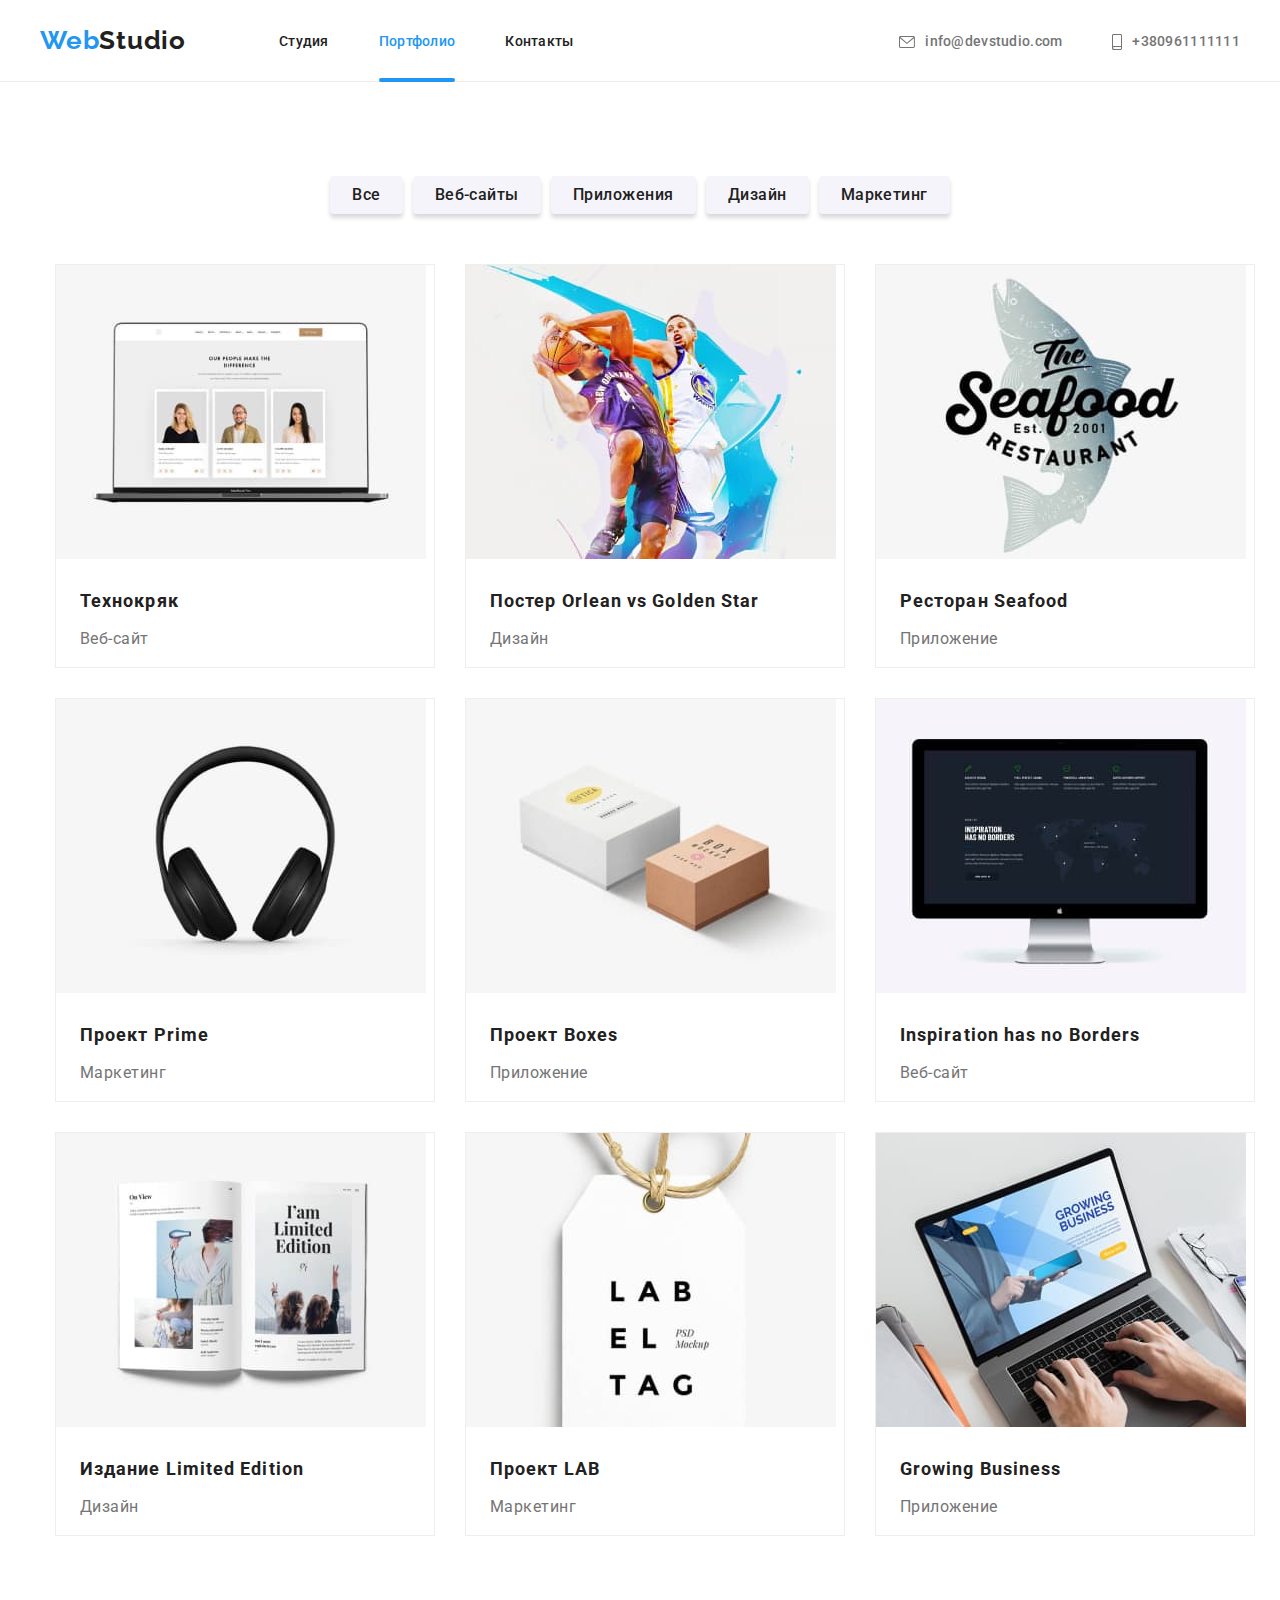
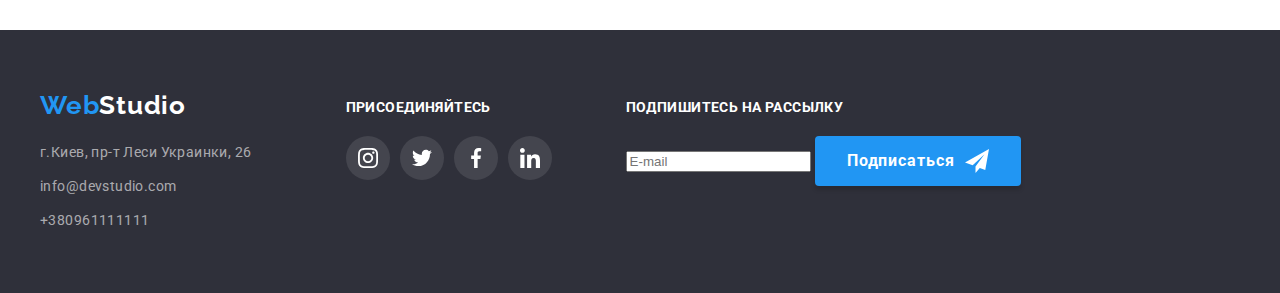
==== portfolio.html @ 5a53ec10 "hw07-part1-bem" ====
<!DOCTYPE html>
<html lang="ru">

<head>
    <meta charset="UTF-8">
    <meta http-equiv="X-UA-Compatible" content="IE=edge">
    <meta name="viewport" content="width=device-width, initial-scale=1.0">
    <link rel="preconnect" href="https://fonts.googleapis.com">
    <link rel="preconnect" href="https://fonts.gstatic.com" crossorigin>
    <link href="https://fonts.googleapis.com/css2?family=Montserrat:wght@400;700&family=Oleo+Script:wght@400;700&family=Raleway:wght@700&family=Roboto:wght@400;500;700;900&display=swap" rel="stylesheet">
    <title>Document</title>
    <link rel="stylesheet" href="https://cdnjs.cloudflare.com/ajax/libs/modern-normalize/1.1.0/modern-normalize.min.css" integrity="sha512-wpPYUAdjBVSE4KJnH1VR1HeZfpl1ub8YT/NKx4PuQ5NmX2tKuGu6U/JRp5y+Y8XG2tV+wKQpNHVUX03MfMFn9Q==" crossorigin="anonymous" referrerpolicy="no-referrer"
    />
    <link rel="stylesheet" href="./css/styles.css">
</head>

<body>


    <header class="header">
        <div class="container">
            <a class="logo header__logo logo--dark link" href="#" lang="en"><span class="accent">Web</span>Studio</a>
            <nav class="nav">
                <ul class="nav__list list">
                    <li class="nav__item">
                        <a href="/index.html" class="nav__link link">Студия</a>
                    </li>
                    <li class="nav__item active">
                        <a href="portfolio.html" class="nav__link link">Портфолио</a>
                    </li>
                    <li class="nav__item">
                        <a href="#" class="nav__link link">Контакты</a>
                    </li>
                </ul>

            </nav>
            <div class="contact">
                <ul class="contact__list list">
                    <li class="contact__item">
                        <a class="contact__link link" href="mailto:info@devstudio.com">
                            <svg class="contact__icon" width="16" height="12"> <use href="./images/symbol-defs.svg#icon-header-envelope"></use>
                            </svg>info@devstudio.com
                        </a>
                    </li>
                    <li class="contact__item">
                        <a class="contact__link link" href="tel:+380961111111">
                            <svg class="contact__icon" width="10" height="16"> <use href="./images/symbol-defs.svg#icon-header-smartphone"></use>
                            </svg>+380961111111
                        </a>
                    </li>
                </ul>
            </div>
        </div>

    </header>


    <main>
        <section class="portfolio section">
            <div class="container">
                <h1 class="visually-hidden">Меню Портфолио</h1>

                <ul class="menu list">
                    <li class="menu__item"> <button class="btn portfolio__btn btn--secondary" type="button">Все</button></li>
                    <li class="menu__item"> <button class="btn portfolio__btn btn--secondary" type="button">Веб-сайты</button></li>
                    <li class="menu__item"> <button class="btn portfolio__btn btn--secondary" type="button">Приложения</button></li>
                    <li class="menu__item"> <button class="btn portfolio__btn btn--secondary" type="button">Дизайн</button></li>
                    <li class="menu__item"> <button class="btn portfolio__btn btn--secondary" type="button">Маркетинг</button></li>
                </ul>
            </div>
            <div class="container">
                <ul class="portfolio__list list">
                    <li class="portfolio__item">
                        <div class="portfolio__item-wrap">
                            <p class="portfolio__item-description">Ресурс предлагает комплексные предложения с разным уровнем функционала и сервисов. Все это позволит посетителю получить исчерпывающие сведения о компании или частном лице.</p>
                            <a href="#"><img src="./images/project1.jpg" alt="ноутбук" width="370" height="294"></a>
                        </div>

                        <div class="portfolio__card">
                            <h2 class="portfolio__card-title title--dark title">Технокряк</h2>
                            <p class="portfolio__card-project">Веб-сайт</p>
                        </div>
                    </li>
                    <li class="portfolio__item">
                        <div class="portfolio__item-wrap">
                            <p class="portfolio__item-description">Ресурс предлагает комплексные предложения с разным уровнем функционала и сервисов. Все это позволит посетителю получить исчерпывающие сведения о компании или частном лице.</p>
                            <a href="#"><img src="./images/project2.jpg" alt="баскетболисты" width="370" height="294"></a>
                        </div>
                        <div class="portfolio__card">
                            <h2 class="portfolio__card-title title--dark title">Постер<span lang="en"> Orlean vs Golden Star</span></h2>
                            <p class="portfolio__card-project">Дизайн</p>
                        </div>
                    </li>
                    <li class="portfolio__item">
                        <div class="portfolio__item-wrap">
                            <p class="portfolio__item-description">Ресурс предлагает комплексные предложения с разным уровнем функционала и сервисов. Все это позволит посетителю получить исчерпывающие сведения о компании или частном лице.</p>
                            <a href="#"><img src="./images/project3.jpg" alt="логотип ресторана" width="370" height="294"></a>
                        </div>
                        <div class="portfolio__card">
                            <h2 class="portfolio__card-title title--dark title">Ресторан<span lang="en"> Seafood</span></h2>
                            <p class="portfolio__card-project">Приложение</p>
                        </div>
                    </li>
                    <li class="portfolio__item">
                        <div class="portfolio__item-wrap">
                            <p class="portfolio__item-description">Ресурс предлагает комплексные предложения с разным уровнем функционала и сервисов. Все это позволит посетителю получить исчерпывающие сведения о компании или частном лице.</p>
                            <a href="#"><img src="./images/project4.jpg" alt="наушники" width="370" height="294"></a>
                        </div>
                        <div class="portfolio__card">
                            <h2 class="portfolio__card-title title--dark  title">Проект <span lang="en"> Prime</span></h2>
                            <p class="portfolio__card-project">Маркетинг</p>
                        </div>
                    </li>
                    <li class="portfolio__item">
                        <div class="portfolio__item-wrap">
                            <p class="portfolio__item-description">Ресурс предлагает комплексные предложения с разным уровнем функционала и сервисов. Все это позволит посетителю получить исчерпывающие сведения о компании или частном лице.</p>
                            <a href="#"><img src="./images/project5.jpg" alt="коробки" width="370" height="294"></a>
                        </div>
                        <div class="portfolio__card">
                            <h2 class="portfolio__card-title title--dark title">Проект <span lang="en"> Boxes</span></h2>
                            <p class="portfolio__card-project">Приложение</p>
                        </div>
                    </li>
                    <li class="portfolio__item">
                        <div class="portfolio__item-wrap">
                            <p class="portfolio__item-description">Ресурс предлагает комплексные предложения с разным уровнем функционала и сервисов. Все это позволит посетителю получить исчерпывающие сведения о компании или частном лице.</p>
                            <a href="#"><img src="./images/project6.jpg" alt="монитор" width="370" height="294"></a>
                        </div>
                        <div class="portfolio__card">
                            <h2 class="portfolio__card-title title--dark title" lang="en">Inspiration has no Borders</h2>
                            <p class="portfolio__card-project">Веб-сайт</p>
                        </div>
                    </li>
                    <li class="portfolio__item">
                        <div class="portfolio__item-wrap">
                            <p class="portfolio__item-description">Ресурс предлагает комплексные предложения с разным уровнем функционала и сервисов. Все это позволит посетителю получить исчерпывающие сведения о компании или частном лице.</p>
                            <a href="#"><img src="./images/project7.jpg" alt="журнал" width="370" height="294"></a>
                        </div>
                        <div class="portfolio__card">
                            <h2 class="portfolio__card-title title--dark title">Издание <span lang="en"> Limited Edition</span></h2>
                            <p class="portfolio__card-project">Дизайн</p>
                        </div>
                    </li>
                    <li class="portfolio__item">
                        <div class="portfolio__item-wrap">
                            <p class="portfolio__item-description">Ресурс предлагает комплексные предложения с разным уровнем функционала и сервисов. Все это позволит посетителю получить исчерпывающие сведения о компании или частном лице.</p>
                            <a href="#"><img src="./images/project8.jpg" alt="этикетка" width="370" height="294"></a>
                        </div>
                        <div class="portfolio__card">
                            <h2 class="portfolio__card-title title--dark title">Проект <span lang="en"> LAB</span></h2>
                            <p class="portfolio__card-project">Маркетинг</p>
                        </div>
                    </li>
                    <li class="portfolio__item">
                        <div class="portfolio__item-wrap">
                            <p class="portfolio__item-description">Ресурс предлагает комплексные предложения с разным уровнем функционала и сервисов. Все это позволит посетителю получить исчерпывающие сведения о компании или частном лице.</p>
                            <a href="#"><img src="./images/project9.jpg" alt="ноутбук" width="370" height="294"></a>
                        </div>
                        <div class="portfolio__card">
                            <h2 class="portfolio__card-title title--dark title" lang="en">Growing Business</h2>
                            <p class="portfolio__card-project">Приложение</p>
                        </div>
                    </li>
                </ul>
            </div>
        </section>





    </main>

    <footer class="footer">
        <div class="container">
            <div class="footer__block">
                <a class=" logo logo--light link" href="#" lang="en"><span class="accent">Web</span>Studio</a>
                <address class="address">
                    <ul class="address__list list">
                        <li class="address__item url">
                            <a class="address__link link" href="https://goo.gl/maps/hbEMuNbysmE8HmtA6" target="_blank" rel="noopener noreferrer nofollow">г.Киев, пр-т Леси Украинки, 26</a>
                        </li>
                        <li class="address__item">
                            <a class="address__link link"  href="mailto:info@devstudio.com">info@devstudio.com</a>
                        </li>
                        <li class="address__item">
                            <a class="address__link link"  href="tel:+380961111111">+380961111111</a>
                        </li>
                    </ul>



                    
                </address>
            </div>
            <div class="footer__block">
                <p class="footer__title">присоединяйтесь</p>
                <ul class="socials list">
                    <li class="socials__item">
                        <a href="" class="socials__link link socials__link--grey">
                            <svg class="socials__icon socials__icon--light" width="20" height="20">
                                            <use href="./images/symbol-defs.svg#icon-instagram"></use>
                                        </svg>

                        </a>
                    </li>
                    <li class="socials__item">
                        <a href="" class="socials__link link socials__link--grey">
                            <svg class="socials__icon socials__icon--light" width="20" height="20">
                                            <use href="./images/symbol-defs.svg#icon-twitter"></use>
                                        </svg>
                        </a>
                    </li>
                    <li class="socials__item">
                        <a href="" class="socials__link link socials__link--grey">
                            <svg class="socials__icon socials__icon--light" width="20" height="20">
                                            <use href="./images/symbol-defs.svg#icon-facebook"></use>
                                        </svg>
                        </a>
                    </li>
                    <li class="socials__item">
                        <a href="" class="socials__link link socials__link--grey">
                            <svg class="socials__icon socials__icon--light" width="20" height="20">
                                            <use href="./images/symbol-defs.svg#icon-linkedin"></use>
                                        </svg>
                        </a>
                    </li>
                </ul>
            </div>
            <div class="footer__block">
                <p class="footer__title">Подпишитесь на рассылку</p>
                <label for="user-name" class="footer__label visually-hidden">Имя</label>
                <input type="email" class="mailing-input" name="footer-mailing" id="footer-mailing" placeholder="E-mail" required/>
                <button type="submit" class="btn submit__btn btn--main">Подписаться<svg class="mailing-icon" width="24" height="24"><use href="./images/symbol-defs.svg#icon-send"></use></svg></button>
            </div>

        </div>
    </footer>

</body>

</html>
---- css/styles.css ----
:root {
    --primary-text-color: #757575;
    --title-text-color: #212121;
    --secondary-text-color: #FFFFFF;
    --background-color-dark: #2F303A;
    --background-color-grey: #F5F4FA;
    --background-color-white: #FFFFFF;
    --accent-color: #2196F3;
    --footer-text-color: rgba(255, 255, 255, 0.6);
}

p,
h1,
h2,
h3,
h4,
h5,
h6 {
    margin: 0;
}

ul,
ol {
    margin: 0;
    padding-left: 0;
}

body {
    font-family: "Roboto", sans-serif;
    color: var(--primary-text-color);
    background-color: var(--background-color-white);
    margin: 0px;
}

.visually-hidden {
    position: absolute;
    width: 1px;
    height: 1px;
    margin: -1px;
    border: 0;
    padding: 0;
    white-space: nowrap;
    clip-path: inset(100%);
    clip: rect(0 0 0 0);
    overflow: hidden;
}

.section {
    padding-top: 94px;
    padding-bottom: 94px;
}

.container {
    width: 1200px;
    margin: 0 auto;
    padding-left: 15px;
    padding-right: 15px;
    outline: 1px;
}

.link {
    text-decoration: none;
}

.list {
    list-style: none;
}

.btn {
    font-family: inherit;
    cursor: pointer;
    font-weight: 700;
    font-size: 16px;
    line-height: 1.87;
    display: flex;
    align-items: center;
    text-align: center;
    letter-spacing: 0.06em;
    padding: 10px 32px;
    box-shadow: 0px 4px 4px rgba(0, 0, 0, 0.15);
    border-radius: 4px;
    margin: auto;
    border: none;
}

.btn--main {
    color: var(--secondary-text-color);
    background-color: var(--accent-color);
}

.btn--secondary {
    color: var(--title-text-color);
    background-color: var(--background-color-grey)
}

.modal__btn {
    padding: 10px 55px;
    transition: background-color 250ms cubic-bezier(0.4, 0, 0.2, 1);
}

.modal__btn:hover,
.modal__btn:focus {
    background-color: #188CE8;
}

.submit__btn {
    display: inline-flex;
}

.portfolio__btn {
    font-weight: 500;
    font-size: 16px;
    line-height: 1.62;
    text-align: center;
    letter-spacing: 0.03em;
    border-radius: 4px;
    border-width: 0;
    padding: 6px 22px;
    transition: background-color 250ms cubic-bezier(0.4, 0, 0.2, 1), color 250ms cubic-bezier(0.4, 0, 0.2, 1), box-shadow 250ms cubic-bezier(0.4, 0, 0.2, 1);
}

.portfolio__btn:hover,
.portfolio__btn:focus {
    color: var(--secondary-text-color);
    background-color: var(--accent-color);
    box-shadow: 0px 3px 1px rgba(0, 0, 0, 0.1), 0px 1px 2px rgba(0, 0, 0, 0.08), 0px 2px 2px rgba(0, 0, 0, 0.12);
}

.title {
    font-weight: 700;
    font-size: 36px;
    line-height: 1.16;
    text-align: center;
    letter-spacing: 0.03em;
    margin-bottom: 50px;
}

.title--light {
    color: var(--secondary-text-color);
}

.title--dark {
    color: var(--title-text-color);
}

.logo {
    font-family: 'Raleway';
    font-weight: 700;
    font-size: 26px;
    line-height: 1.19;
    letter-spacing: 0.03em;
}

.logo--light {
    color: var(--secondary-text-color);
}

.logo--dark {
    color: var(--title-text-color);
}

.socials {
    display: flex;
    justify-content: center;
}

.socials__item {
    width: 44px;
    height: 44px;
    margin-right: 10px;
}

.socials__item:last-child {
    margin-right: 0;
}

.socials__link {
    width: 100%;
    height: 100%;
    border-radius: 50%;
    display: flex;
    align-items: center;
    justify-content: center;
    transition: background-color 250ms cubic-bezier(0.4, 0, 0.2, 1);
}

.socials__link--light {
    background-color: var(--background-color-white);
}

.socials__link--grey {
    background-color: rgba(255, 255, 255, 0.1);
}

.socials__icon {
    transition: fill 250ms cubic-bezier(0.4, 0, 0.2, 1);
}

.socials__icon--light {
    fill: var(--secondary-text-color);
}

.socials__icon--grey {
    fill: #AFB1B8;
}

.socials__link:hover,
.socials__link:focus {
    background-color: var(--accent-color);
}

.socials__link:hover .socials__icon,
.socials__link:focus .socials__icon {
    fill: var(--secondary-text-color);
}

.accent {
    color: var(--accent-color)
}

.header {
    padding-top: 25px;
    padding-bottom: 25px;
    border-bottom: 1px solid #ECECEC;
}

.header .container {
    display: flex;
    align-items: center;
}

.header__logo {
    margin-right: 93px;
}

.contact {
    margin-left: auto;
}

.contact__list {
    display: flex;
}

.nav__list {
    display: flex;
    align-items: center;
}

.nav__item {
    position: relative;
}

.nav__item:not(:last-child),
.contact__item:not(:last-child) {
    margin-right: 50px;
}

.nav__link,
.contact__link {
    font-family: inherit;
    font-weight: 500;
    font-size: 14px;
    line-height: 16px;
    letter-spacing: 0.02em;
    transition: color 250ms cubic-bezier(0.4, 0, 0.2, 1), fill 250ms cubic-bezier(0.4, 0, 0.2, 1);
}

.nav__link {
    color: var(--title-text-color);
}

.contact__link {
    color: var(--primary-text-color);
}

.contact__icon {
    margin-right: 10px;
    vertical-align: middle;
    fill: var(--primary-text-color);
}

.nav__item.active .nav__link {
    color: var(--accent-color);
}

.nav__item.active .nav__link::after {
    content: '';
    position: absolute;
    width: 100%;
    height: 4px;
    background: var(--accent-color);
    border-radius: 2px;
    color: var(--accent-color);
    left: 0;
    bottom: -32px;
}

.contact__link:hover,
.contact__link:focus,
.contact__link:hover .contact__icon,
.contact__link:focus .contact__icon,
.address .contact__item.url .contact__link:hover,
.address .contact__item.url .contact__link:focus,
.nav__link:hover,
.nav__link:focus {
    color: var(--accent-color);
    fill: var(--accent-color);
}


/*---Sections---*/

.hero {
    max-width: 1600px;
    background-color: var(--background-color-dark);
    background-image: linear-gradient( rgba(47, 48, 58, 0.4), rgba(47, 48, 58, 0.4)), url(../images/hero-bg-image.jpg);
    background-repeat: no-repeat;
    background-position: center;
    padding: 200px 0px;
    margin: 0 auto;
}

.hero__title {
    width: 696px;
    font-weight: 900;
    font-size: 44px;
    line-height: 1.36;
    text-align: center;
    letter-spacing: 0.06em;
    text-transform: uppercase;
    margin: 0 auto 30px auto;
}

.feature__item:not(:last-child),
.work__item:not(:last-child),
.team__item:not(:last-child) {
    margin-right: 30px;
}

.feature {
    margin-bottom: -94px;
}

.feature__title {
    font-size: 14px;
    line-height: 1.4;
    letter-spacing: 0.03em;
    text-transform: uppercase;
    margin-bottom: 10px;
    text-align: left;
}

.feature__list,
.work__list,
.team__list {
    display: flex;
}

.work__item {
    width: 370px;
    height: 294px;
    flex-basis: calc(100% / 3 - 30px);
    position: relative;
}

.work__frame {
    position: absolute;
    width: 100%;
    height: 70px;
    background: rgba(47, 48, 58, 0.8);
    bottom: 0;
    padding: 30px 80px;
}

.work__title {
    font-weight: 700;
    font-size: 14px;
    line-height: 0.88;
    text-align: center;
    letter-spacing: 0.03em;
    text-transform: uppercase;
}

.feature__banner {
    display: flex;
    width: 270px;
    height: 120px;
    background: #F5F4FA;
    border-radius: 4px;
    margin-bottom: 30px;
    align-items: center;
    justify-content: center;
}

.feature__item {
    min-width: 270px;
}

.feature__text {
    font-size: 14px;
    line-height: 1.71;
    letter-spacing: 0.03em;
}

.team {
    background-color: var(--background-color-grey);
}

.team__item,
.portfolio__item {
    background-color: var(--background-color-white)
}

.team__item {
    width: 270px;
    box-shadow: 0px 1px 3px rgba(0, 0, 0, 0.12), 0px 1px 1px rgba(0, 0, 0, 0.14), 0px 2px 1px rgba(0, 0, 0, 0.2);
    border-radius: 0px 0px 4px 4px;
    flex-basis: calc(100% / 4 - 30px);
    width: 270px;
}

.team__card {
    padding-top: 30px;
    padding-bottom: 30px;
}

.team__card-name {
    font-weight: 500;
    font-size: 16px;
    line-height: 1.18;
    text-align: center;
    letter-spacing: 0.03em;
    margin-bottom: 10px;
}

.team__card-position {
    font-size: 16px;
    line-height: 1.18;
    text-align: center;
    letter-spacing: 0.03em;
    margin-bottom: 16px;
}

.clients__list {
    display: flex;
}

.clients__item:not(:last-child) {
    margin-right: 30px;
}

.clients__link.link {
    display: flex;
    width: 170px;
    height: 92px;
    border: 1px solid #AFB1B8;
    border-radius: 4px;
    align-items: center;
    justify-content: center;
    transition: border-color 250ms cubic-bezier(0.4, 0, 0.2, 1), outline-color 250ms cubic-bezier(0.4, 0, 0.2, 1);
}

.clients__link.link:hover,
.clients__link.link:focus,
.clients__link.link:hover .clients__icon,
.clients__link.link:focus .clients__icon {
    border-color: var(--accent-color);
    fill: var(--accent-color);
    outline-color: var(--accent-color);
}

.clients__icon {
    fill: #AFB1B8;
    transition: fill 250ms cubic-bezier(0.4, 0, 0.2, 1);
}

.menu {
    display: flex;
    justify-content: center;
    margin-bottom: 50px;
}

.menu__item:not(:last-child) {
    margin-right: 10px;
}

.portfolio__list {
    display: flex;
    flex-wrap: wrap;
    justify-content: center;
    margin-right: -30px;
    margin-bottom: -30px;
}

.portfolio__item {
    box-sizing: border-box;
    width: 370px;
    height: 404px;
    flex-basis: calc(100% / 3 - 30px);
    margin-right: 30px;
    margin-bottom: 30px;
    border: 1px solid #EEEEEE;
    background: var(--background-color-white);
    transition: box-shadow 250ms cubic-bezier(0.4, 0, 0.2, 1);
}

.portfolio__item:hover .portfolio__item-description,
.portfolio__item:focus .portfolio__item-description {
    transform: translateY(0);
}

.portfolio__item-wrap {
    position: relative;
    overflow: hidden;
}

.portfolio__item-description {
    position: absolute;
    top: 0%;
    font-weight: 400;
    font-size: 18px;
    line-height: 1.55;
    letter-spacing: 0.03em;
    color: var(--secondary-text-color);
    background-color: rgba(33, 150, 243, 0.9);
    padding: 60px 25px;
    height: 100%;
    transform: translateY(100%);
    transition: transform 250ms cubic-bezier(0.4, 0, 0.2, 1);
}

.portfolio__item:hover,
.portfolio__item:focus {
    box-shadow: 0px 1px 1px rgba(0, 0, 0, 0.12), 0px 4px 4px rgba(0, 0, 0, 0.06), 1px 4px 6px rgba(0, 0, 0, 0.16);
}

.portfolio__item:nth-child(3n) {
    margin-right: 0;
}

.portfolio__card-title {
    font-size: 18px;
    line-height: 2;
    letter-spacing: 0.06em;
    margin-bottom: 5px;
    text-align: left;
}

.portfolio__card-project {
    font-size: 16px;
    line-height: 1.87;
    letter-spacing: 0.03em;
}

.portfolio__card {
    padding: 20px 24px;
}


/*-----Footer-----*/

.footer {
    display: flex;
    background-color: var(--background-color-dark);
    padding-top: 60px;
    padding-bottom: 60px;
}

.footer__block {
    display: inline-block;
    margin-right: 70px;
    vertical-align: top;
}

.footer__block:last-child {
    margin: initial;
}

.footer__title {
    font-weight: 700;
    font-size: 14px;
    line-height: 1.14;
    letter-spacing: 0.03em;
    text-transform: uppercase;
    color: var(--secondary-text-color);
    padding-top: 10px;
    margin-bottom: 20px;
}

.address {
    margin-top: 20px;
}

.address__link {
    font-style: normal;
}

.address__item:not(:last-child) {
    padding-right: 20px;
    margin-bottom: 10px;
    margin-right: 0;
}

.address__item .address__link {
    color: var(--footer-text-color);
    font-weight: 400;
    font-size: 14px;
    line-height: 1.71;
    letter-spacing: 0.03em;
    color: rgba(255, 255, 255, 0.6);
}

.address__item.url .addresslink {
    color: var(--secondary-text-color);
}

.footer__mailing-input {
    width: 358px;
    height: 0.13;
    border: 1px solid rgba(255, 255, 255, 0.3);
    filter: drop-shadow(0px 4px 4px rgba(0, 0, 0, 0.15));
    border-radius: 4px;
    padding: 15px;
    background-color: var(--background-color-dark);
    margin-right: 10px;
    color: var(--secondary-text-color);
}

.footer__mailing-input:focus {
    outline: none;
}

.footer__mailing-input::placeholder {
    font-weight: 400;
    font-size: 16px;
    line-height: 1.25;
    align-items: center;
    letter-spacing: 0.03em;
    color: rgba(255, 255, 255, 0.6);
}

.mailing-icon {
    fill: var(--secondary-text-color);
    margin-left: 10px;
}

.backdrop {
    width: 100%;
    height: 100%;
    background-color: rgba(0, 0, 0, 0.2);
    position: fixed;
    top: 0;
    transition: opacity 300ms, visibility 300ms;
}

.backdrop.is-hidden .modal {
    transform: translate(0) scale(0) rotate(90deg);
}

.modal {
    width: 528px;
    height: 1.10;
    background: var(--background-color-white);
    box-shadow: 0px 1px 3px rgba(0, 0, 0, 0.12), 0px 1px 1px rgba(0, 0, 0, 0.14), 0px 2px 1px rgba(0, 0, 0, 0.2);
    border-radius: 4px;
    position: absolute;
    top: 50%;
    left: 50%;
    transform: translate(-50%, -50%) scale(1);
    transition: transform 300ms;
    padding: 40px;
}

.modal__close-btn {
    width: 30px;
    height: 30px;
    background: var(--background-color-white);
    border: 1px solid rgba(0, 0, 0, 0.1);
    border-radius: 50%;
    position: absolute;
    top: 10px;
    right: 10px;
    display: flex;
    align-items: center;
    justify-content: center;
    padding: 0;
    transition: fill 250ms cubic-bezier(0.4, 0, 0.2, 1);
}

.modal__close-btn:hover,
.modal__close-btn:focus {
    fill: var(--accent-color);
}

.modal__title {
    font-size: 20px;
    line-height: 1.15;
    margin-bottom: 10px;
}

.modal__input {
    width: 100%;
    height: 40px;
    border: 1px solid rgba(33, 33, 33, 0.2);
    border-radius: 4px;
    padding-left: 30px;
    transition: outline-color 250ms cubic-bezier(0.4, 0, 0.2, 1), border-color 250ms cubic-bezier(0.4, 0, 0.2, 1);
}

.modal__input:hover,
.modal__input:focus,
.modal__input:hover+.modal__icon,
.modal__input:focus+.modal__icon {
    outline-color: var(--accent-color);
    border-color: var(--accent-color);
    fill: var(--accent-color);
}

.modal__field {
    margin-bottom: 10px;
}

.modal__label {
    font-weight: 400;
    font-size: 12px;
    line-height: 1.16;
    letter-spacing: 0.01em;
    color: var(--primary-text-color);
    display: block;
    margin-bottom: 5px;
}

.modal__input-wrap {
    position: relative;
}

.modal__icon {
    position: absolute;
    left: 10px;
    top: 50%;
    transform: translateY(-50%);
    transition: fill 250ms cubic-bezier(0.4, 0, 0.2, 1);
}

.modal__text {
    width: 100%;
    height: 120px;
    border: 1px solid rgba(33, 33, 33, 0.2);
    border-radius: 4px;
    resize: none;
    padding: 10px 15px;
}

.modal__text:hover,
.modal__text:focus {
    outline-color: var(--accent-color);
    border-color: var(--accent-color);
}

.modal__text::placeholder {
    font-weight: 400;
    font-size: 12px;
    line-height: 1.16;
    letter-spacing: 0.01em;
    color: rgba(117, 117, 117, 0.5);
}

.modal__check-terms {
    font-weight: 400;
    font-size: 14px;
    line-height: 1.71;
    letter-spacing: 0.03em;
    color: var(--primary-text-color);
    display: flex;
    margin-bottom: 30px;
}

.modal__check-terms::before {
    content: "";
    width: 16px;
    height: 15px;
    border: 2px solid var(--title-text-color);
    border-radius: 3px;
    margin: 4px 10px;
}

.modal__check:checked+.modal__check-terms::before {
    background-color: var(--accent-color);
    background-image: url(../images/Vector.svg);
    border: none;
    background-repeat: no-repeat;
    background-position: center;
}

.modal__terms-link {
    color: var(--accent-color);
    text-decoration: underline;
    padding-left: 5px;
}

.is-hidden {
    visibility: hidden;
    opacity: 0;
    pointer-events: none;
}

.no-scroll {
    overflow: hidden;
}
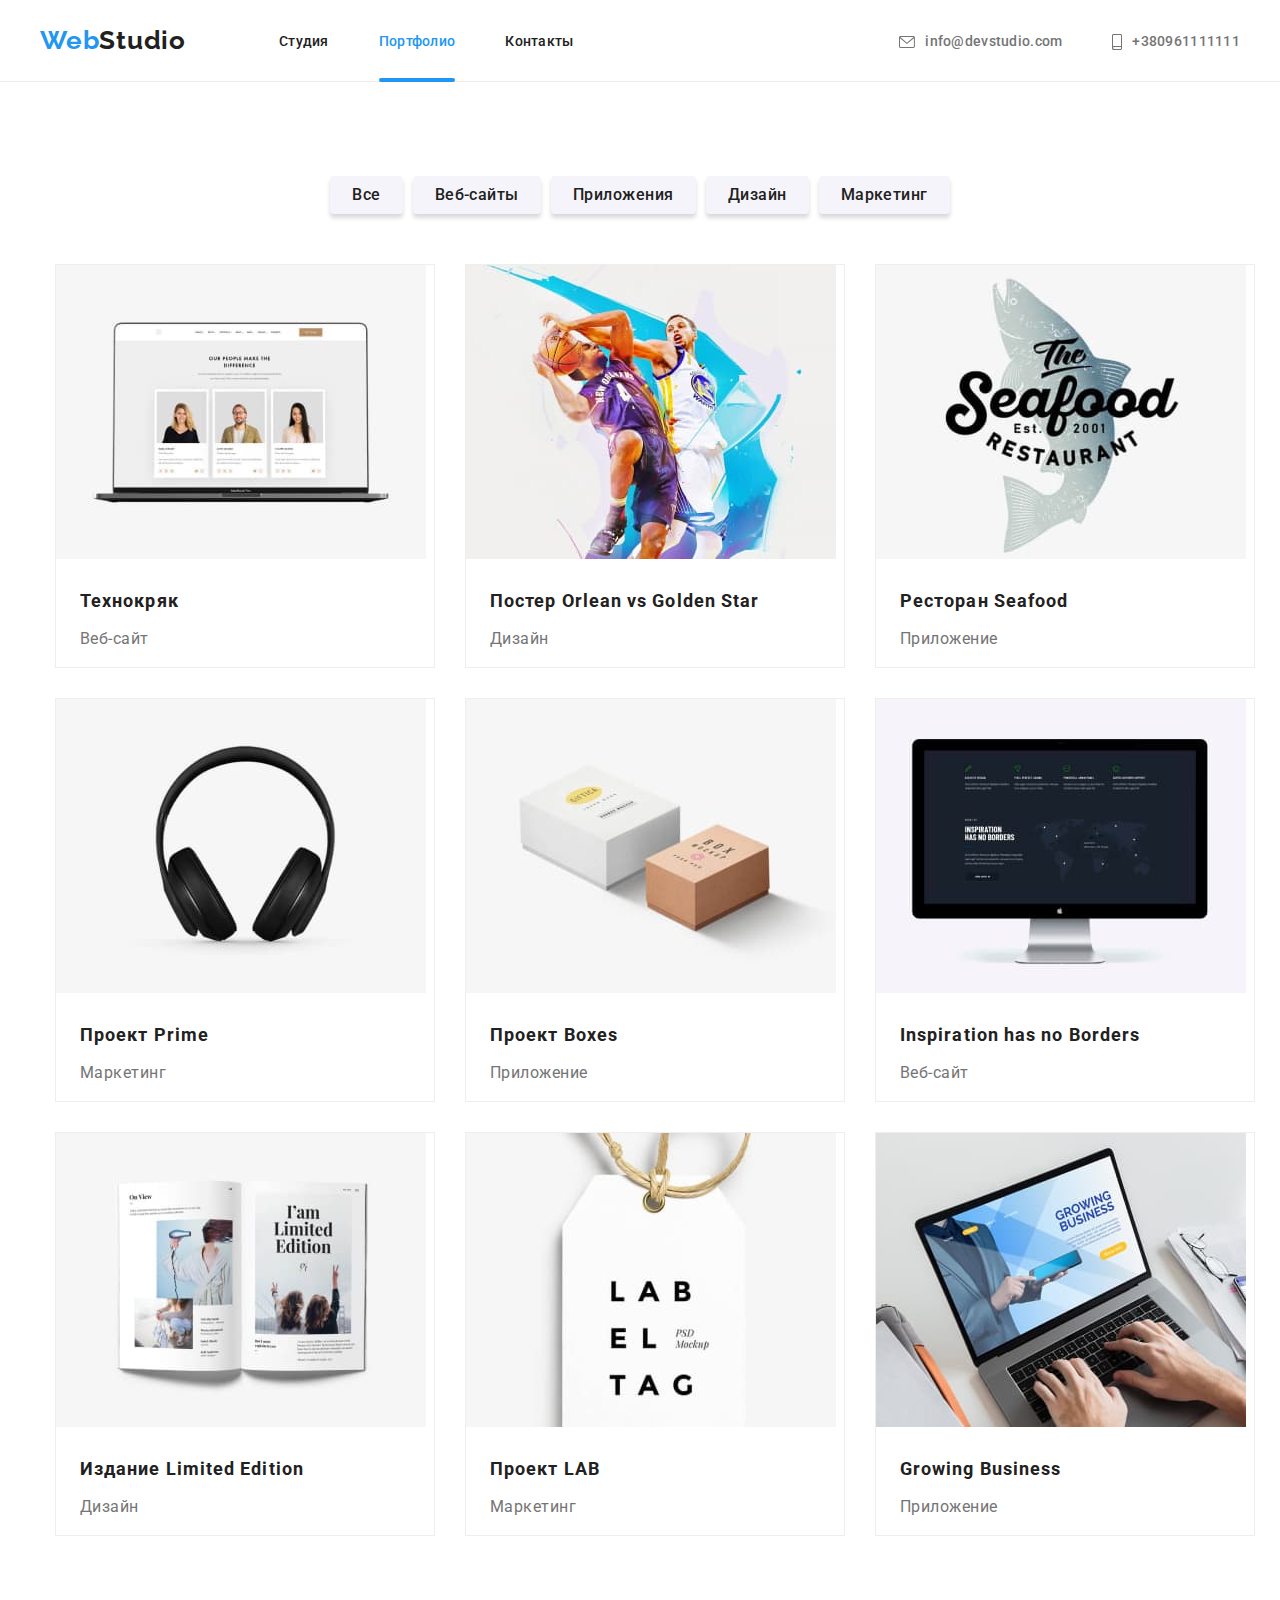
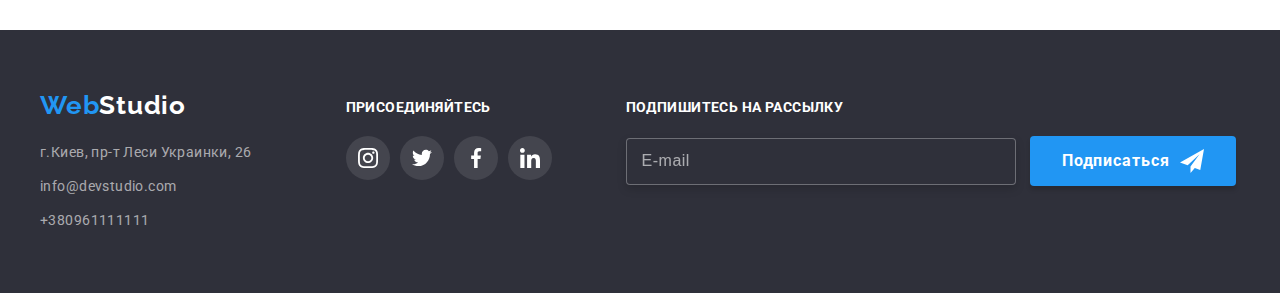
==== commit 5e64924d: "hw-07-part2-sass1" ====
--- a/portfolio.html
+++ b/portfolio.html
@@ -11,7 +11,7 @@
     <title>Document</title>
     <link rel="stylesheet" href="https://cdnjs.cloudflare.com/ajax/libs/modern-normalize/1.1.0/modern-normalize.min.css" integrity="sha512-wpPYUAdjBVSE4KJnH1VR1HeZfpl1ub8YT/NKx4PuQ5NmX2tKuGu6U/JRp5y+Y8XG2tV+wKQpNHVUX03MfMFn9Q==" crossorigin="anonymous" referrerpolicy="no-referrer"
     />
-    <link rel="stylesheet" href="./css/styles.css">
+    <link rel="stylesheet" href="./css/main.css">
 </head>
 
 <body>
@@ -230,7 +230,7 @@
             <div class="footer__block">
                 <p class="footer__title">Подпишитесь на рассылку</p>
                 <label for="user-name" class="footer__label visually-hidden">Имя</label>
-                <input type="email" class="mailing-input" name="footer-mailing" id="footer-mailing" placeholder="E-mail" required/>
+                <input type="email" class="footer__mailing-input" name="footer-mailing" id="footer-mailing" placeholder="E-mail" required/>
                 <button type="submit" class="btn submit__btn btn--main">Подписаться<svg class="mailing-icon" width="24" height="24"><use href="./images/symbol-defs.svg#icon-send"></use></svg></button>
             </div>
 
--- a/css/main.css
+++ b/css/main.css
@@ -0,0 +1,901 @@
+:root {
+  --primary-text-color: #757575;
+  --title-text-color: #212121;
+  --secondary-text-color: #FFFFFF;
+  --background-color-dark: #2F303A;
+  --background-color-grey: #F5F4FA;
+  --background-color-white: #FFFFFF;
+  --accent-color: #2196F3;
+  --footer-text-color: rgba(255, 255, 255, 0.6);
+}
+
+p,
+h1,
+h2,
+h3,
+h4,
+h5,
+h6 {
+  margin: 0;
+}
+
+ul,
+ol {
+  margin: 0;
+  padding-left: 0;
+}
+
+body {
+  font-family: "Roboto", sans-serif;
+  color: var(--primary-text-color);
+  background-color: var(--background-color-white);
+  margin: 0px;
+}
+
+.section {
+  padding-top: 94px;
+  padding-bottom: 94px;
+}
+
+.link {
+  text-decoration: none;
+}
+
+.list {
+  list-style: none;
+}
+
+.container {
+  width: 1200px;
+  margin: 0 auto;
+  padding-left: 15px;
+  padding-right: 15px;
+  outline: 1px;
+}
+
+.accent {
+  color: var(--accent-color);
+}
+
+.btn {
+  font-family: inherit;
+  cursor: pointer;
+  font-weight: 700;
+  font-size: 16px;
+  line-height: 1.87;
+  display: flex;
+  align-items: center;
+  text-align: center;
+  letter-spacing: 0.06em;
+  padding: 10px 32px;
+  box-shadow: 0px 4px 4px rgba(0, 0, 0, 0.15);
+  border-radius: 4px;
+  margin: auto;
+  border: none;
+}
+
+.btn--main {
+  color: var(--secondary-text-color);
+  background-color: var(--accent-color);
+}
+
+.btn--secondary {
+  color: var(--title-text-color);
+  background-color: var(--background-color-grey);
+}
+
+.submit__btn {
+  display: inline-flex;
+}
+
+.logo {
+  font-family: "Raleway";
+  font-weight: 700;
+  font-size: 26px;
+  line-height: 1.19;
+  letter-spacing: 0.03em;
+}
+
+.logo--light {
+  color: var(--secondary-text-color);
+}
+
+.logo--dark {
+  color: var(--title-text-color);
+}
+
+.title {
+  font-weight: 700;
+  font-size: 36px;
+  line-height: 1.16;
+  text-align: center;
+  letter-spacing: 0.03em;
+  margin-bottom: 50px;
+}
+
+.title--light {
+  color: var(--secondary-text-color);
+}
+
+.title--dark {
+  color: var(--title-text-color);
+}
+
+.socials {
+  display: flex;
+  justify-content: center;
+}
+
+.socials__item {
+  width: 44px;
+  height: 44px;
+  margin-right: 10px;
+}
+
+.socials__item:last-child {
+  margin-right: 0;
+}
+
+.socials__link {
+  width: 100%;
+  height: 100%;
+  border-radius: 50%;
+  display: flex;
+  align-items: center;
+  justify-content: center;
+  transition: background-color 250ms cubic-bezier(0.4, 0, 0.2, 1);
+}
+
+.socials__link--light {
+  background-color: var(--background-color-white);
+}
+
+.socials__link--grey {
+  background-color: rgba(255, 255, 255, 0.1);
+}
+
+.socials__icon {
+  transition: fill 250ms cubic-bezier(0.4, 0, 0.2, 1);
+}
+
+.socials__icon--light {
+  fill: var(--secondary-text-color);
+}
+
+.socials__icon--grey {
+  fill: #AFB1B8;
+}
+
+.socials__link:hover {
+  background-color: var(--accent-color);
+}
+
+.socials__link:focus {
+  background-color: var(--accent-color);
+}
+
+.socials__link:hover .socials__icon {
+  fill: var(--secondary-text-color);
+}
+
+.socials__link:focus .socials__icon {
+  fill: var(--secondary-text-color);
+}
+
+.visually-hidden {
+  position: absolute;
+  width: 1px;
+  height: 1px;
+  margin: -1px;
+  border: 0;
+  padding: 0;
+  white-space: nowrap;
+  clip-path: inset(100%);
+  clip: rect(0 0 0 0);
+  overflow: hidden;
+}
+
+.is-hidden {
+  visibility: hidden;
+  opacity: 0;
+  pointer-events: none;
+}
+
+.header {
+  padding-top: 25px;
+  padding-bottom: 25px;
+  border-bottom: 1px solid #ECECEC;
+}
+
+.header .container {
+  display: flex;
+  align-items: center;
+}
+
+.header__logo {
+  margin-right: 93px;
+}
+
+.contact {
+  margin-left: auto;
+}
+
+.contact__list {
+  display: flex;
+}
+
+.nav__list {
+  display: flex;
+  align-items: center;
+}
+
+.nav__item {
+  position: relative;
+}
+
+.nav__item:not(:last-child) {
+  margin-right: 50px;
+}
+
+.nav__link {
+  color: var(--title-text-color);
+  font-family: inherit;
+  font-weight: 500;
+  font-size: 14px;
+  line-height: 16px;
+  letter-spacing: 0.02em;
+  transition: color 250ms cubic-bezier(0.4, 0, 0.2, 1), fill 250ms cubic-bezier(0.4, 0, 0.2, 1);
+}
+
+.contact__link {
+  color: var(--primary-text-color);
+  font-family: inherit;
+  font-weight: 500;
+  font-size: 14px;
+  line-height: 16px;
+  letter-spacing: 0.02em;
+  transition: color 250ms cubic-bezier(0.4, 0, 0.2, 1), fill 250ms cubic-bezier(0.4, 0, 0.2, 1);
+}
+
+.contact__item:not(:last-child) {
+  margin-right: 50px;
+}
+
+.contact__icon {
+  margin-right: 10px;
+  vertical-align: middle;
+  fill: var(--primary-text-color);
+}
+
+.nav__item.active .nav__link {
+  color: var(--accent-color);
+}
+
+.nav__item.active .nav__link::after {
+  content: "";
+  position: absolute;
+  width: 100%;
+  height: 4px;
+  background: var(--accent-color);
+  border-radius: 2px;
+  color: var(--accent-color);
+  left: 0;
+  bottom: -32px;
+}
+
+.nav__link:hover {
+  color: var(--accent-color);
+  fill: var(--accent-color);
+}
+
+.nav__link:focus {
+  color: var(--accent-color);
+  fill: var(--accent-color);
+}
+
+.contact__link:hover {
+  color: var(--accent-color);
+  fill: var(--accent-color);
+}
+
+.contact__link:focus {
+  color: var(--accent-color);
+  fill: var(--accent-color);
+}
+
+.contact__link:hover .contact__icon {
+  color: var(--accent-color);
+  fill: var(--accent-color);
+}
+
+.contact__link:focus .contact__icon {
+  color: var(--accent-color);
+  fill: var(--accent-color);
+}
+
+.hero {
+  max-width: 1600px;
+  background-color: var(--background-color-dark);
+  background-image: linear-gradient(rgba(47, 48, 58, 0.4), rgba(47, 48, 58, 0.4)), url(../images/hero-bg-image.jpg);
+  background-repeat: no-repeat;
+  background-position: center;
+  padding: 200px 0px;
+  margin: 0 auto;
+}
+
+.hero__title {
+  width: 696px;
+  font-weight: 900;
+  font-size: 44px;
+  line-height: 1.36;
+  text-align: center;
+  letter-spacing: 0.06em;
+  text-transform: uppercase;
+  margin: 0 auto 30px auto;
+}
+
+.modal {
+  width: 528px;
+  height: 1.1;
+  background: var(--background-color-white);
+  box-shadow: 0px 1px 3px rgba(0, 0, 0, 0.12), 0px 1px 1px rgba(0, 0, 0, 0.14), 0px 2px 1px rgba(0, 0, 0, 0.2);
+  border-radius: 4px;
+  position: absolute;
+  top: 50%;
+  left: 50%;
+  transform: translate(-50%, -50%) scale(1);
+  transition: transform 300ms;
+  padding: 40px;
+}
+
+.modal__close-btn {
+  width: 30px;
+  height: 30px;
+  background: var(--background-color-white);
+  border: 1px solid rgba(0, 0, 0, 0.1);
+  border-radius: 50%;
+  position: absolute;
+  top: 10px;
+  right: 10px;
+  display: flex;
+  align-items: center;
+  justify-content: center;
+  padding: 0;
+  transition: fill 250ms cubic-bezier(0.4, 0, 0.2, 1);
+}
+
+.modal__close-btn:hover {
+  fill: var(--accent-color);
+}
+
+.modal__close-btn:focus {
+  fill: var(--accent-color);
+}
+
+.modal__title {
+  font-size: 20px;
+  line-height: 1.15;
+  margin-bottom: 10px;
+}
+
+.modal__input {
+  width: 100%;
+  height: 40px;
+  border: 1px solid rgba(33, 33, 33, 0.2);
+  border-radius: 4px;
+  padding-left: 30px;
+  transition: outline-color 250ms cubic-bezier(0.4, 0, 0.2, 1), border-color 250ms cubic-bezier(0.4, 0, 0.2, 1);
+}
+
+.modal__input:hover {
+  outline-color: var(--accent-color);
+  border-color: var(--accent-color);
+  fill: var(--accent-color);
+}
+
+.modal__input:focus {
+  outline-color: var(--accent-color);
+  border-color: var(--accent-color);
+  fill: var(--accent-color);
+}
+
+.modal__input:hover + .modal__icon {
+  outline-color: var(--accent-color);
+  border-color: var(--accent-color);
+  fill: var(--accent-color);
+}
+
+.modal__input:focus + .modal__icon {
+  outline-color: var(--accent-color);
+  border-color: var(--accent-color);
+  fill: var(--accent-color);
+}
+
+.modal__field {
+  margin-bottom: 10px;
+}
+
+.modal__label {
+  font-weight: 400;
+  font-size: 12px;
+  line-height: 1.16;
+  letter-spacing: 0.01em;
+  color: var(--primary-text-color);
+  display: block;
+  margin-bottom: 5px;
+}
+
+.modal__input-wrap {
+  position: relative;
+}
+
+.modal__icon {
+  position: absolute;
+  left: 10px;
+  top: 50%;
+  transform: translateY(-50%);
+  transition: fill 250ms cubic-bezier(0.4, 0, 0.2, 1);
+}
+
+.modal__text {
+  width: 100%;
+  height: 120px;
+  border: 1px solid rgba(33, 33, 33, 0.2);
+  border-radius: 4px;
+  resize: none;
+  padding: 10px 15px;
+}
+
+.modal__text:hover {
+  outline-color: var(--accent-color);
+  border-color: var(--accent-color);
+}
+
+.modal__text:focus {
+  outline-color: var(--accent-color);
+  border-color: var(--accent-color);
+}
+
+.modal__text::placeholder {
+  font-weight: 400;
+  font-size: 12px;
+  line-height: 1.16;
+  letter-spacing: 0.01em;
+  color: rgba(117, 117, 117, 0.5);
+}
+
+.modal__check-terms {
+  font-weight: 400;
+  font-size: 14px;
+  line-height: 1.71;
+  letter-spacing: 0.03em;
+  color: var(--primary-text-color);
+  display: flex;
+  margin-bottom: 30px;
+}
+
+.modal__check-terms::before {
+  content: "";
+  width: 16px;
+  height: 15px;
+  border: 2px solid var(--title-text-color);
+  border-radius: 3px;
+  margin: 4px 10px;
+}
+
+.modal__check:checked + .modal__check-terms::before {
+  background-color: var(--accent-color);
+  background-image: url(../images/Vector.svg);
+  border: none;
+  background-repeat: no-repeat;
+  background-position: center;
+}
+
+.modal__terms-link {
+  color: var(--accent-color);
+  text-decoration: underline;
+  padding-left: 5px;
+}
+
+.modal__btn {
+  padding: 10px 55px;
+  transition: background-color 250ms cubic-bezier(0.4, 0, 0.2, 1);
+}
+
+.modal__btn:hover {
+  background-color: #188CE8;
+}
+
+.modal__btn:focus {
+  background-color: #188CE8;
+}
+
+.backdrop {
+  width: 100%;
+  height: 100%;
+  background-color: rgba(0, 0, 0, 0.2);
+  position: fixed;
+  top: 0;
+  transition: opacity 300ms, visibility 300ms;
+}
+
+.backdrop.is-hidden .modal {
+  transform: translate(0) scale(0) rotate(90deg);
+}
+
+.no-scroll {
+  overflow: hidden;
+}
+
+.feature {
+  margin-bottom: -94px;
+}
+
+.feature__list {
+  display: flex;
+}
+
+.feature__item:not(:last-child) {
+  margin-right: 30px;
+}
+
+.feature__title {
+  font-size: 14px;
+  line-height: 1.4;
+  letter-spacing: 0.03em;
+  text-transform: uppercase;
+  margin-bottom: 10px;
+  text-align: left;
+}
+
+.feature__banner {
+  display: flex;
+  width: 270px;
+  height: 120px;
+  background: #F5F4FA;
+  border-radius: 4px;
+  margin-bottom: 30px;
+  align-items: center;
+  justify-content: center;
+}
+
+.feature__item {
+  min-width: 270px;
+}
+
+.feature__text {
+  font-size: 14px;
+  line-height: 1.71;
+  letter-spacing: 0.03em;
+}
+
+.work__list {
+  display: flex;
+}
+
+.work__item {
+  width: 370px;
+  height: 294px;
+  flex-basis: calc(33.3333333333% - 30px);
+  position: relative;
+}
+
+.work__item:not(:last-child) {
+  margin-right: 30px;
+}
+
+.work__frame {
+  position: absolute;
+  width: 100%;
+  height: 70px;
+  background: rgba(47, 48, 58, 0.8);
+  bottom: 0;
+  padding: 30px 80px;
+}
+
+.work__title {
+  font-weight: 700;
+  font-size: 14px;
+  line-height: 0.88;
+  text-align: center;
+  letter-spacing: 0.03em;
+  text-transform: uppercase;
+}
+
+.team {
+  background-color: var(--background-color-grey);
+}
+
+.team__list {
+  display: flex;
+}
+
+.team__item {
+  background-color: var(--background-color-white);
+  width: 270px;
+  box-shadow: 0px 1px 3px rgba(0, 0, 0, 0.12), 0px 1px 1px rgba(0, 0, 0, 0.14), 0px 2px 1px rgba(0, 0, 0, 0.2);
+  border-radius: 0px 0px 4px 4px;
+  flex-basis: calc(25% - 30px);
+  width: 270px;
+}
+
+.team__item:not(:last-child) {
+  margin-right: 30px;
+}
+
+.team__card {
+  padding-top: 30px;
+  padding-bottom: 30px;
+}
+
+.team__card-name {
+  font-weight: 500;
+  font-size: 16px;
+  line-height: 1.18;
+  text-align: center;
+  letter-spacing: 0.03em;
+  margin-bottom: 10px;
+}
+
+.team__card-position {
+  font-size: 16px;
+  line-height: 1.18;
+  text-align: center;
+  letter-spacing: 0.03em;
+  margin-bottom: 16px;
+}
+
+.clients__list {
+  display: flex;
+}
+
+.clients__item:not(:last-child) {
+  margin-right: 30px;
+}
+
+.clients__link.link {
+  display: flex;
+  width: 170px;
+  height: 92px;
+  border: 1px solid #AFB1B8;
+  border-radius: 4px;
+  align-items: center;
+  justify-content: center;
+  transition: border-color 250ms cubic-bezier(0.4, 0, 0.2, 1), outline-color 250ms cubic-bezier(0.4, 0, 0.2, 1);
+}
+
+.clients__link.link:hover {
+  border-color: var(--accent-color);
+  fill: var(--accent-color);
+  outline-color: var(--accent-color);
+}
+
+.clients__link.link:focus {
+  border-color: var(--accent-color);
+  fill: var(--accent-color);
+  outline-color: var(--accent-color);
+}
+
+.clients__link.link:hover .clients__icon {
+  border-color: var(--accent-color);
+  fill: var(--accent-color);
+  outline-color: var(--accent-color);
+}
+
+.clients__link.link:focus .clients__icon {
+  border-color: var(--accent-color);
+  fill: var(--accent-color);
+  outline-color: var(--accent-color);
+}
+
+.clients__icon {
+  fill: #AFB1B8;
+  transition: fill 250ms cubic-bezier(0.4, 0, 0.2, 1);
+}
+
+.footer {
+  display: flex;
+  background-color: var(--background-color-dark);
+  padding-top: 60px;
+  padding-bottom: 60px;
+}
+
+.footer__block {
+  display: inline-block;
+  margin-right: 70px;
+  vertical-align: top;
+}
+
+.footer__block:last-child {
+  margin: initial;
+}
+
+.footer__title {
+  font-weight: 700;
+  font-size: 14px;
+  line-height: 1.14;
+  letter-spacing: 0.03em;
+  text-transform: uppercase;
+  color: var(--secondary-text-color);
+  padding-top: 10px;
+  margin-bottom: 20px;
+}
+
+.address {
+  margin-top: 20px;
+}
+
+.address__link {
+  font-style: normal;
+}
+
+.address__item:not(:last-child) {
+  padding-right: 20px;
+  margin-bottom: 10px;
+  margin-right: 0;
+}
+
+.address__item .address__link {
+  color: var(--footer-text-color);
+  font-weight: 400;
+  font-size: 14px;
+  line-height: 1.71;
+  letter-spacing: 0.03em;
+  color: rgba(255, 255, 255, 0.6);
+}
+
+.address__item.url .addresslink {
+  color: var(--secondary-text-color);
+}
+
+.address .contact__item.url .contact__link:hover {
+  color: var(--accent-color);
+  fill: var(--accent-color);
+}
+
+.address .contact__item.url .contact__link:focus {
+  color: var(--accent-color);
+  fill: var(--accent-color);
+}
+
+.footer__mailing-input {
+  width: 358px;
+  height: 0.13;
+  border: 1px solid rgba(255, 255, 255, 0.3);
+  filter: drop-shadow(0px 4px 4px rgba(0, 0, 0, 0.15));
+  border-radius: 4px;
+  padding: 15px;
+  background-color: var(--background-color-dark);
+  margin-right: 10px;
+  color: var(--secondary-text-color);
+}
+
+.footer__mailing-input:focus {
+  outline: none;
+}
+
+.footer__mailing-input::placeholder {
+  font-weight: 400;
+  font-size: 16px;
+  line-height: 1.25;
+  align-items: center;
+  letter-spacing: 0.03em;
+  color: rgba(255, 255, 255, 0.6);
+}
+
+.mailing-icon {
+  fill: var(--secondary-text-color);
+  margin-left: 10px;
+}
+
+.menu {
+  display: flex;
+  justify-content: center;
+  margin-bottom: 50px;
+}
+
+.menu__item:not(:last-child) {
+  margin-right: 10px;
+}
+
+.portfolio__btn {
+  font-weight: 500;
+  font-size: 16px;
+  line-height: 1.62;
+  text-align: center;
+  letter-spacing: 0.03em;
+  border-radius: 4px;
+  border-width: 0;
+  padding: 6px 22px;
+  transition: background-color 250ms cubic-bezier(0.4, 0, 0.2, 1), color 250ms cubic-bezier(0.4, 0, 0.2, 1), box-shadow 250ms cubic-bezier(0.4, 0, 0.2, 1);
+}
+
+.portfolio__btn:hover {
+  color: var(--secondary-text-color);
+  background-color: var(--accent-color);
+  box-shadow: 0px 3px 1px rgba(0, 0, 0, 0.1), 0px 1px 2px rgba(0, 0, 0, 0.08), 0px 2px 2px rgba(0, 0, 0, 0.12);
+}
+
+.portfolio__btn:focus {
+  color: var(--secondary-text-color);
+  background-color: var(--accent-color);
+  box-shadow: 0px 3px 1px rgba(0, 0, 0, 0.1), 0px 1px 2px rgba(0, 0, 0, 0.08), 0px 2px 2px rgba(0, 0, 0, 0.12);
+}
+
+.portfolio__list {
+  display: flex;
+  flex-wrap: wrap;
+  justify-content: center;
+  margin-right: -30px;
+  margin-bottom: -30px;
+}
+
+.portfolio__item {
+  box-sizing: border-box;
+  width: 370px;
+  height: 404px;
+  flex-basis: calc(33.3333333333% - 30px);
+  margin-right: 30px;
+  margin-bottom: 30px;
+  border: 1px solid #EEEEEE;
+  background: var(--background-color-white);
+  transition: box-shadow 250ms cubic-bezier(0.4, 0, 0.2, 1);
+}
+
+.portfolio__item:hover .portfolio__item-description {
+  transform: translateY(0);
+}
+
+.portfolio__item:focus .portfolio__item-description {
+  transform: translateY(0);
+}
+
+.portfolio__item-wrap {
+  position: relative;
+  overflow: hidden;
+}
+
+.portfolio__item-description {
+  position: absolute;
+  top: 0%;
+  font-weight: 400;
+  font-size: 18px;
+  line-height: 1.55;
+  letter-spacing: 0.03em;
+  color: var(--secondary-text-color);
+  background-color: rgba(33, 150, 243, 0.9);
+  padding: 60px 25px;
+  height: 100%;
+  transform: translateY(100%);
+  transition: transform 250ms cubic-bezier(0.4, 0, 0.2, 1);
+}
+
+.portfolio__item:hover {
+  box-shadow: 0px 1px 1px rgba(0, 0, 0, 0.12), 0px 4px 4px rgba(0, 0, 0, 0.06), 1px 4px 6px rgba(0, 0, 0, 0.16);
+}
+
+.portfolio__item:focus {
+  box-shadow: 0px 1px 1px rgba(0, 0, 0, 0.12), 0px 4px 4px rgba(0, 0, 0, 0.06), 1px 4px 6px rgba(0, 0, 0, 0.16);
+}
+
+.portfolio__item:nth-child(3n) {
+  margin-right: 0;
+}
+
+.portfolio__card-title {
+  font-size: 18px;
+  line-height: 2;
+  letter-spacing: 0.06em;
+  margin-bottom: 5px;
+  text-align: left;
+}
+
+.portfolio__card-project {
+  font-size: 16px;
+  line-height: 1.87;
+  letter-spacing: 0.03em;
+}
+
+.portfolio__card {
+  padding: 20px 24px;
+}/*# sourceMappingURL=main.css.map */